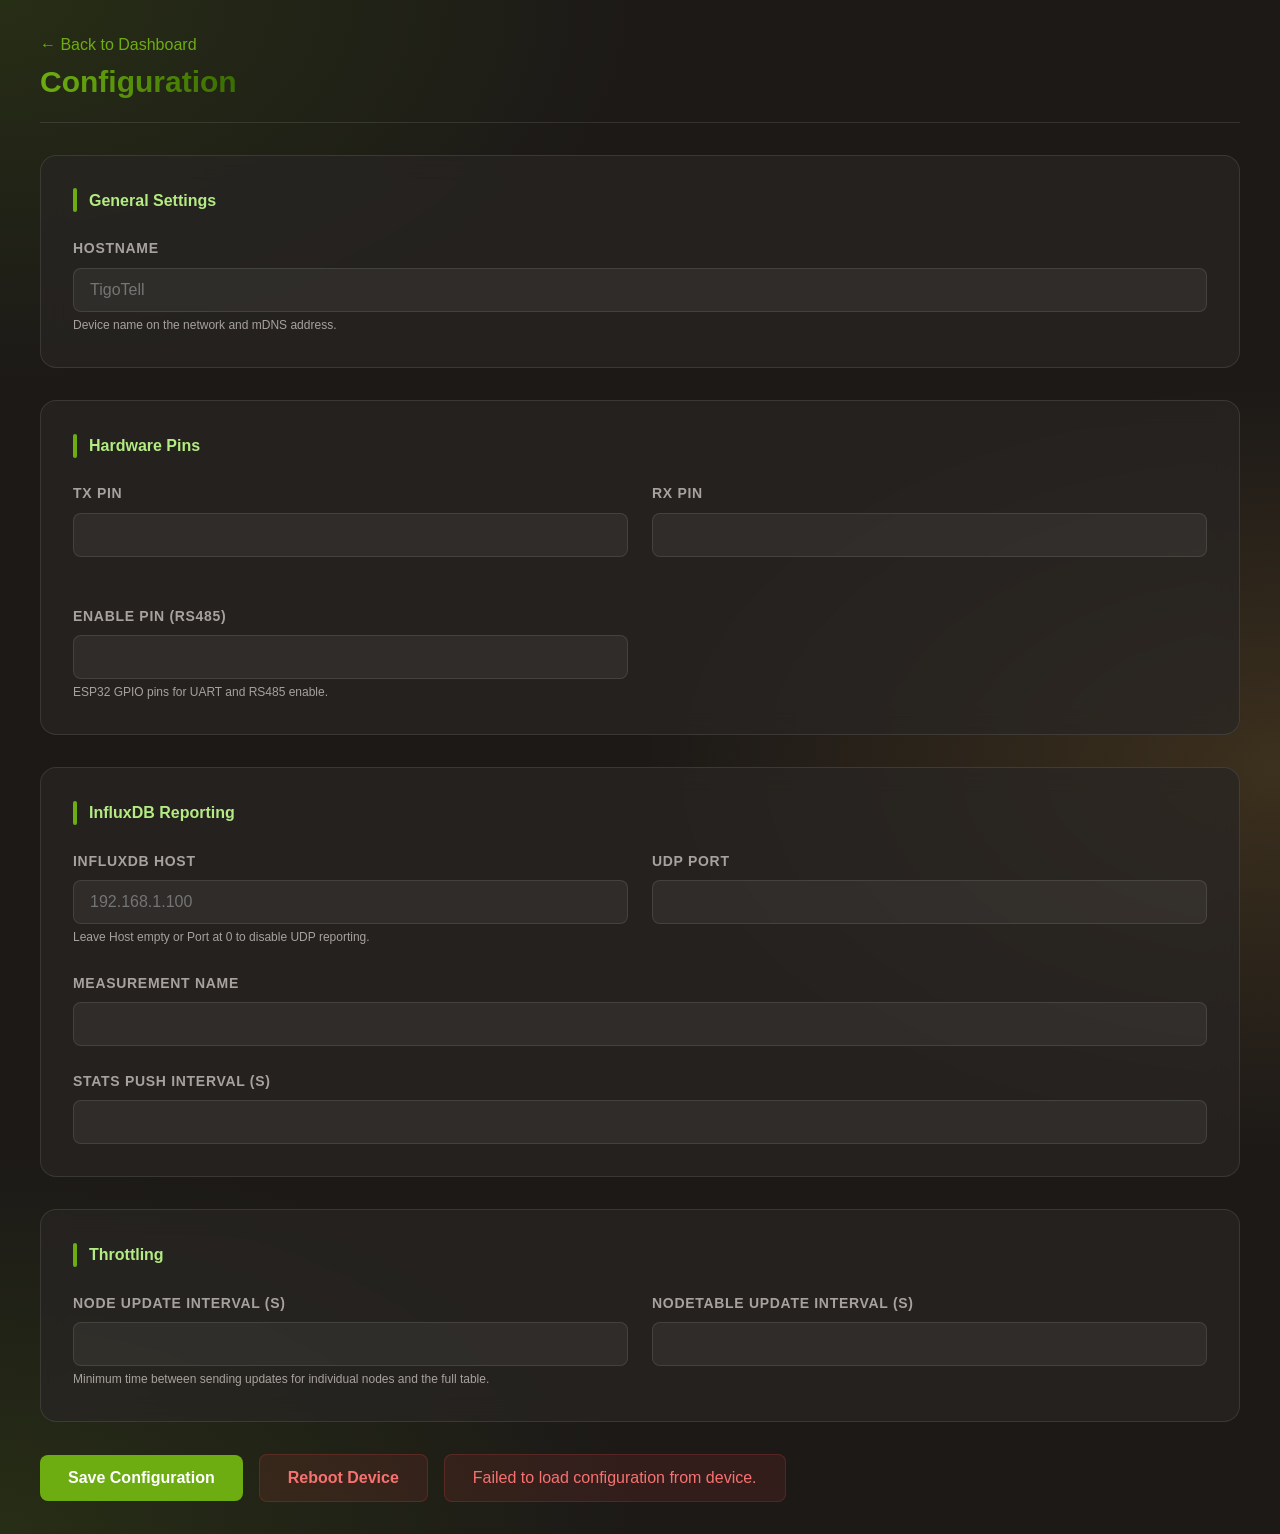
==== data/config.html @ 640a67b2 "Add configuration page, removing hardcoded config.h. Minor version bump." ====
<!DOCTYPE html>
<html lang="en">

<head>
    <meta charset="UTF-8">
    <meta name="viewport" content="width=device-width, initial-scale=1.0">
    <title>TigoTell Configuration</title>
    <link rel="stylesheet" href="style.css">
    <style>
        .config-card {
            padding: 2rem;
            margin-bottom: 2rem;
        }

        label {
            display: block;
            font-size: 0.875rem;
            font-weight: 600;
            margin-top: 1.5rem;
            margin-bottom: 0.5rem;
            color: var(--text-muted);
            text-transform: uppercase;
            letter-spacing: 0.05em;
        }

        input,
        select {
            width: 100%;
            padding: 0.75rem 1rem;
            background: rgba(255, 255, 255, 0.05);
            border: 1px solid rgba(255, 255, 255, 0.1);
            border-radius: 0.5rem;
            color: var(--text);
            font-size: 1rem;
            transition: all 0.2s;
        }

        input:focus {
            outline: none;
            border-color: var(--primary);
            background: rgba(255, 255, 255, 0.1);
        }

        .help-text {
            font-size: 0.75rem;
            color: var(--text-muted);
            margin-top: 0.25rem;
        }

        .button-group {
            display: flex;
            flex-wrap: wrap;
            gap: 1rem;
            margin-top: 2rem;
            align-items: center;
        }

        .btn,
        .btn-primary,
        .btn-danger {
            padding: 0.875rem 1.75rem;
            border-radius: 0.5rem;
            font-weight: 600;
            font-size: 1rem;
            cursor: pointer;
            transition: all 0.2s;
            border: none;
            display: flex;
            align-items: center;
            gap: 0.5rem;
            font-family: inherit;
            text-decoration: none;
        }

        .btn-primary {
            background: var(--primary);
            color: #fff;
        }

        .btn-primary:hover {
            background: var(--secondary);
            transform: translateY(-1px);
        }

        .btn-danger {
            background: rgba(239, 68, 68, 0.1);
            color: var(--danger);
            border: 1px solid rgba(239, 68, 68, 0.2);
        }

        .btn-danger:hover {
            background: rgba(239, 68, 68, 0.2);
        }

        .status-msg {
            padding: 0.875rem 1.75rem;
            border-radius: 0.5rem;
            display: none;
            font-size: 1rem;
            font-weight: 500;
            line-height: normal;
        }

        .status-success {
            display: block;
            background: rgba(109, 173, 18, 0.1);
            color: var(--success);
            border: 1px solid rgba(109, 173, 18, 0.2);
        }

        .status-error {
            display: block;
            background: rgba(239, 68, 68, 0.1);
            color: var(--danger);
            border: 1px solid rgba(239, 68, 68, 0.2);
        }

        section h2 {
            font-size: 1rem;
            color: var(--accent);
        }

        .grid-2 {
            display: grid;
            grid-template-columns: 1fr 1fr;
            gap: 1.5rem;
        }

        @media (max-width: 600px) {
            .grid-2 {
                grid-template-columns: 1fr;
            }
        }
    </style>
</head>

<body>
    <div class="container">
        <header>
            <div>
                <a href="/" class="back-link">← Back to Dashboard</a>
                <h1>Configuration</h1>
            </div>
        </header>

        <form id="config-form">
            <section class="card config-card">
                <h2>General Settings</h2>
                <label for="hostname">Hostname</label>
                <input type="text" id="hostname" name="hostname" maxlength="32" placeholder="TigoTell">
                <p class="help-text">Device name on the network and mDNS address.</p>
            </section>

            <section class="card config-card">
                <h2>Hardware Pins</h2>
                <div class="grid-2">
                    <div>
                        <label for="txPin">TX Pin</label>
                        <input type="number" id="txPin" name="txPin" min="0" max="39">
                    </div>
                    <div>
                        <label for="rxPin">RX Pin</label>
                        <input type="number" id="rxPin" name="rxPin" min="0" max="39">
                    </div>
                    <div>
                        <label for="enPin">Enable Pin (RS485)</label>
                        <input type="number" id="enPin" name="enPin" min="0" max="39">
                    </div>
                </div>
                <p class="help-text">ESP32 GPIO pins for UART and RS485 enable.</p>
            </section>

            <section class="card config-card">
                <h2>InfluxDB Reporting</h2>
                <div class="grid-2">
                    <div>
                        <label for="influxHost">InfluxDB Host</label>
                        <input type="text" id="influxHost" name="influxHost" placeholder="192.168.1.100">
                    </div>
                    <div>
                        <label for="influxPort">UDP Port</label>
                        <input type="number" id="influxPort" name="influxPort" min="0" max="65535">
                    </div>
                </div>
                <p class="help-text">Leave Host empty or Port at 0 to disable UDP reporting.</p>
                <label for="measurementName">Measurement Name</label>
                <input type="text" id="measurementName" name="measurementName">
                <label for="pushStatsInterval">Stats Push Interval (s)</label>
                <input type="number" id="pushStatsInterval" name="pushStatsInterval" min="10" max="3600">
            </section>

            <section class="card config-card">
                <h2>Throttling</h2>
                <div class="grid-2">
                    <div>
                        <label for="minSecondsNodeUpdates">Node Update Interval (s)</label>
                        <input type="number" id="minSecondsNodeUpdates" name="minSecondsNodeUpdates" min="1" max="3600">
                    </div>
                    <div>
                        <label for="minSecondsNodeTableUpdates">NodeTable Update Interval (s)</label>
                        <input type="number" id="minSecondsNodeTableUpdates" name="minSecondsNodeTableUpdates" min="1"
                            max="3600">
                    </div>
                </div>
                <p class="help-text">Minimum time between sending updates for individual nodes and the full table.</p>
            </section>

            <div class="button-group">
                <button type="submit" class="btn btn-primary">Save Configuration</button>
                <button type="button" id="reboot-btn" class="btn btn-danger">Reboot Device</button>
                <div id="status-msg" class="status-msg"></div>
            </div>
        </form>
    </div>

    <script>
        const form = document.getElementById('config-form');
        const statusMsg = document.getElementById('status-msg');
        const rebootBtn = document.getElementById('reboot-btn');

        function showStatus(msg, isError = false) {
            statusMsg.innerText = msg;
            statusMsg.className = 'status-msg ' + (isError ? 'status-error' : 'status-success');
            setTimeout(() => {
                statusMsg.style.display = 'none';
            }, 5000);
        }

        async function loadConfig() {
            try {
                const response = await fetch('/api/config');
                const config = await response.json();
                for (const key in config) {
                    const input = document.getElementById(key);
                    if (input) {
                        input.value = config[key];
                    }
                }
            } catch (error) {
                console.error('Failed to load config:', error);
                showStatus('Failed to load configuration from device.', true);
            }
        }

        form.onsubmit = async (e) => {
            e.preventDefault();
            const formData = new FormData(form);
            const data = {};
            formData.forEach((value, key) => {
                // Convert numbers
                if (['txPin', 'rxPin', 'enPin', 'influxPort', 'pushStatsInterval', 'minSecondsNodeUpdates', 'minSecondsNodeTableUpdates'].includes(key)) {
                    data[key] = value.trim() ? parseInt(value) : 0;
                } else {
                    data[key] = value;
                }
            });

            try {
                const response = await fetch('/api/config', {
                    method: 'POST',
                    headers: { 'Content-Type': 'application/json' },
                    body: JSON.stringify(data)
                });
                if (response.ok) {
                    showStatus('Configuration saved successfully! Reboot required for some changes.');
                } else {
                    const err = await response.text();
                    showStatus('Failed to save configuration: ' + err, true);
                }
            } catch (error) {
                showStatus('Error communicating with device.', true);
            }
        };

        rebootBtn.onclick = async () => {
            if (confirm('Are you sure you want to reboot the device?')) {
                try {
                    await fetch('/api/reboot', { method: 'POST' });
                    showStatus('Reboot command sent. Reconnecting in 10 seconds...');
                    setTimeout(() => {
                        window.location.href = '/';
                    }, 10000);
                } catch (error) {
                    showStatus('Failed to send reboot command.', true);
                }
            }
        };

        loadConfig();
    </script>
</body>

</html>
---- data/style.css ----
:root {
  --primary: #6dad12;
  --secondary: #3a6d00;
  --bg: #1c1917;
  --card-bg: rgba(41, 37, 36, 0.7);
  --text: #fafaf9;
  --text-muted: #a8a29e;
  --success: var(--primary);
  --danger: #f87171;
  --accent: #b4eb82;
  --warning: #eab308;
  --stale-bg: #eab3081a;
  --font-family: 'Inter', -apple-system, BlinkMacSystemFont, "Segoe UI", Roboto, Helvetica, Arial, sans-serif;
}

* {
  box-sizing: border-box;
  margin: 0;
  padding: 0;
}

body {
  font-family: var(--font-family);
  background: var(--bg);
  color: var(--text);
  line-height: 1.6;
  min-height: 100vh;
  padding: 2rem;
  background-image:
    radial-gradient(100% 50% at 0% 0%, #65a30d26 0, transparent 50%),
    radial-gradient(100% 50% at 100% 50%, #f5b34226 0, transparent 50%),
    radial-gradient(100% 50% at 0% 100%, #65a30d26 0, transparent 50%)
}

.container {
  max-width: 1200px;
  margin: 0 auto;
}

header {
  display: flex;
  justify-content: space-between;
  align-items: center;
  margin-bottom: 2rem;
  padding-bottom: 1rem;
  border-bottom: 1px solid rgba(255, 255, 255, 0.1);
}

h1 {
  font-size: 1.875rem;
  font-weight: 700;
  background: linear-gradient(to right, var(--primary), var(--secondary));
  -webkit-background-clip: text;
  background-clip: text;
  -webkit-text-fill-color: transparent;
}

h2 {
  font-size: 1.25rem;
  display: flex;
  align-items: center;
  gap: 0.75rem;
}

h2::before {
  content: '';
  display: block;
  width: 4px;
  height: 24px;
  background: var(--primary);
  border-radius: 2px;
}

a {
  color: var(--primary);
  text-decoration: none;
  transition: color 0.2s;
}

a:hover {
  color: var(--accent);
}

.card {
  background: var(--card-bg);
  backdrop-filter: blur(12px);
  border-radius: 1rem;
  border: 1px solid rgba(255, 255, 255, 0.1);
  overflow: hidden;
}

@media (max-width: 768px) {
  body {
    padding: 1rem;
  }

  header {
    flex-direction: column;
    align-items: flex-start;
    gap: 1rem;
  }
}
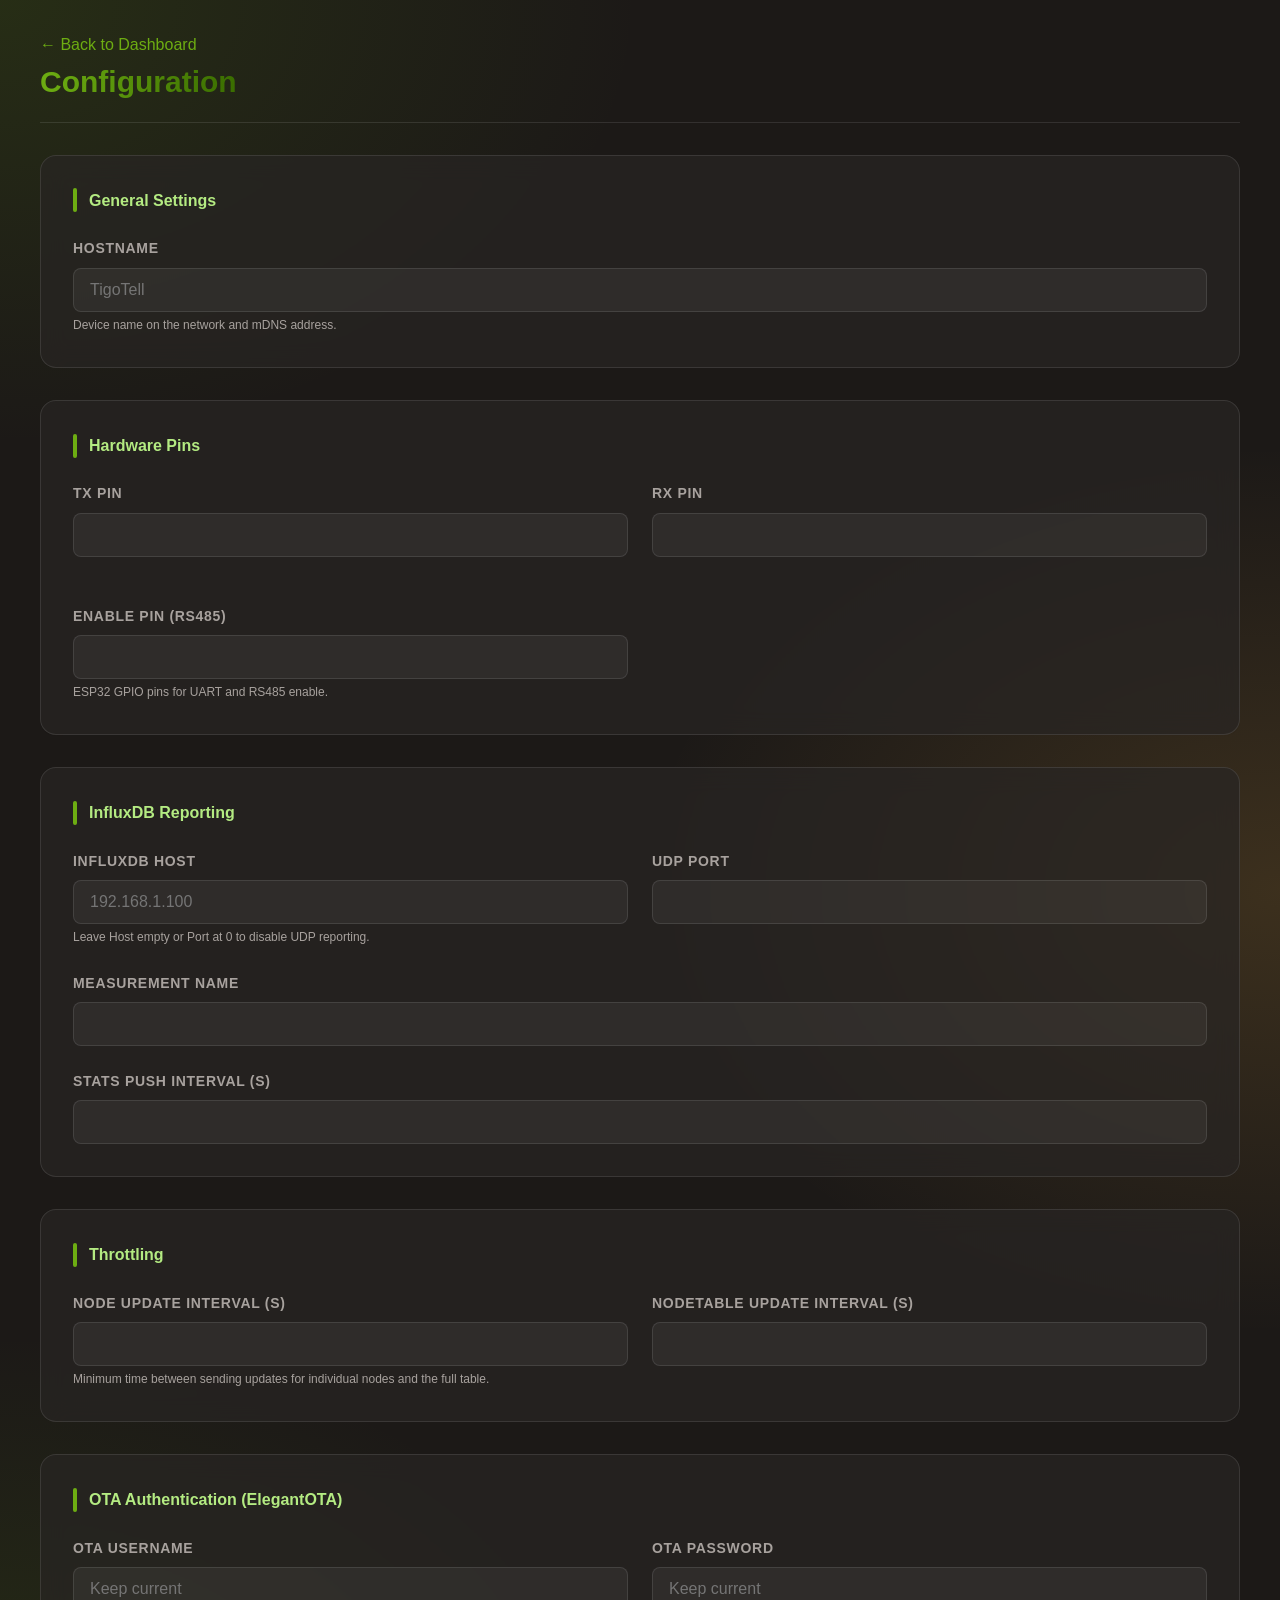
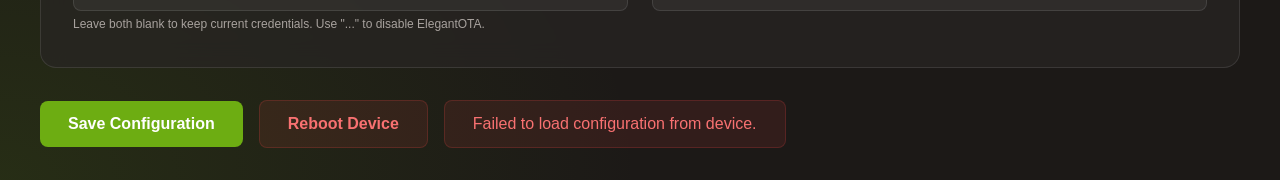
==== commit f6265968: "feat: configure ElegantOTA credentials via web UI" ====
--- a/data/config.html
+++ b/data/config.html
@@ -203,6 +203,21 @@
                     </div>
                 </div>
                 <p class="help-text">Minimum time between sending updates for individual nodes and the full table.</p>
+            </section>
+            
+            <section class="card config-card">
+                <h2>OTA Authentication (ElegantOTA)</h2>
+                <div class="grid-2">
+                    <div>
+                        <label for="otaUser">OTA Username</label>
+                        <input type="text" id="otaUser" name="otaUser" placeholder="Keep current">
+                    </div>
+                    <div>
+                        <label for="otaPass">OTA Password</label>
+                        <input type="password" id="otaPass" name="otaPass" placeholder="Keep current">
+                    </div>
+                </div>
+                <p class="help-text">Leave both blank to keep current credentials. Use "..." to disable ElegantOTA.</p>
             </section>
 
             <div class="button-group">
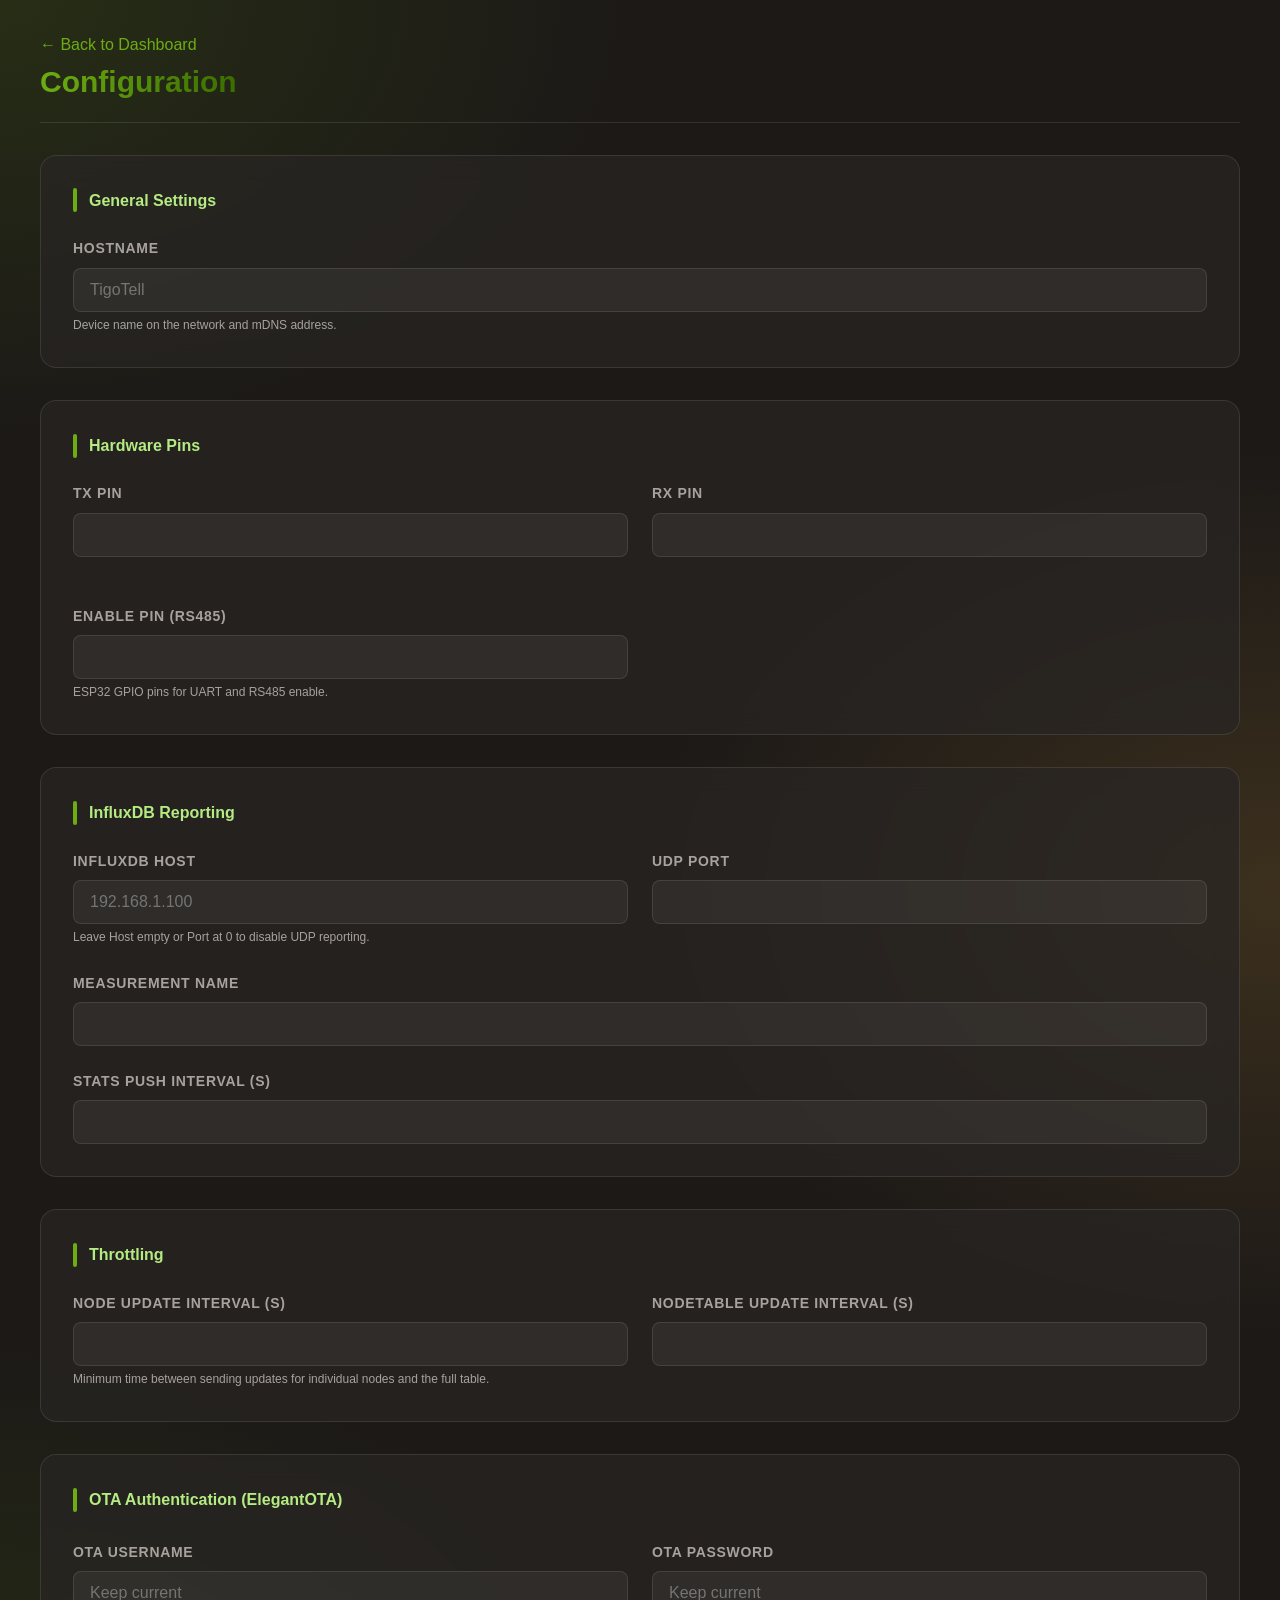
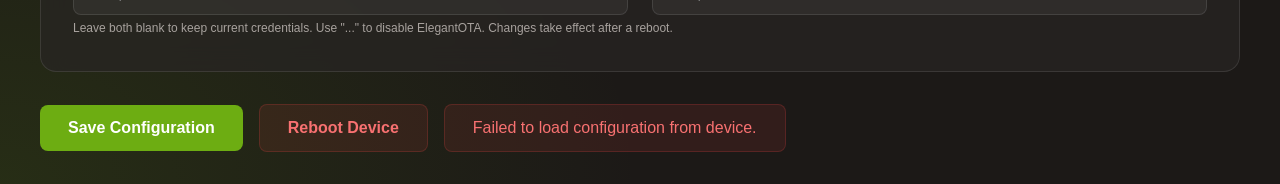
==== commit 2e09b20c: "Explain a disabled /update page and show OTA status in settings Without OTA credentials /update answ" ====
--- a/data/config.html
+++ b/data/config.html
@@ -205,8 +205,9 @@
                 <p class="help-text">Minimum time between sending updates for individual nodes and the full table.</p>
             </section>
             
-            <section class="card config-card">
+            <section class="card config-card" id="ota">
                 <h2>OTA Authentication (ElegantOTA)</h2>
+                <p id="ota-status" class="help-text"></p>
                 <div class="grid-2">
                     <div>
                         <label for="otaUser">OTA Username</label>
@@ -217,7 +218,7 @@
                         <input type="password" id="otaPass" name="otaPass" placeholder="Keep current">
                     </div>
                 </div>
-                <p class="help-text">Leave both blank to keep current credentials. Use "..." to disable ElegantOTA.</p>
+                <p class="help-text">Leave both blank to keep current credentials. Use "..." to disable ElegantOTA. Changes take effect after a reboot.</p>
             </section>
 
             <div class="button-group">
@@ -245,6 +246,11 @@
             try {
                 const response = await fetch('/api/config');
                 const config = await response.json();
+                const otaStatus = document.getElementById('ota-status');
+                otaStatus.innerHTML = config.otaEnabled
+                    ? 'Firmware upload page is active at <a href="/update">/update</a>.'
+                    : 'Firmware upload page is disabled. Set a username and password, save, then reboot.';
+                otaStatus.style.color = config.otaEnabled ? 'var(--success)' : 'var(--warning)';
                 for (const key in config) {
                     const input = document.getElementById(key);
                     if (input) {
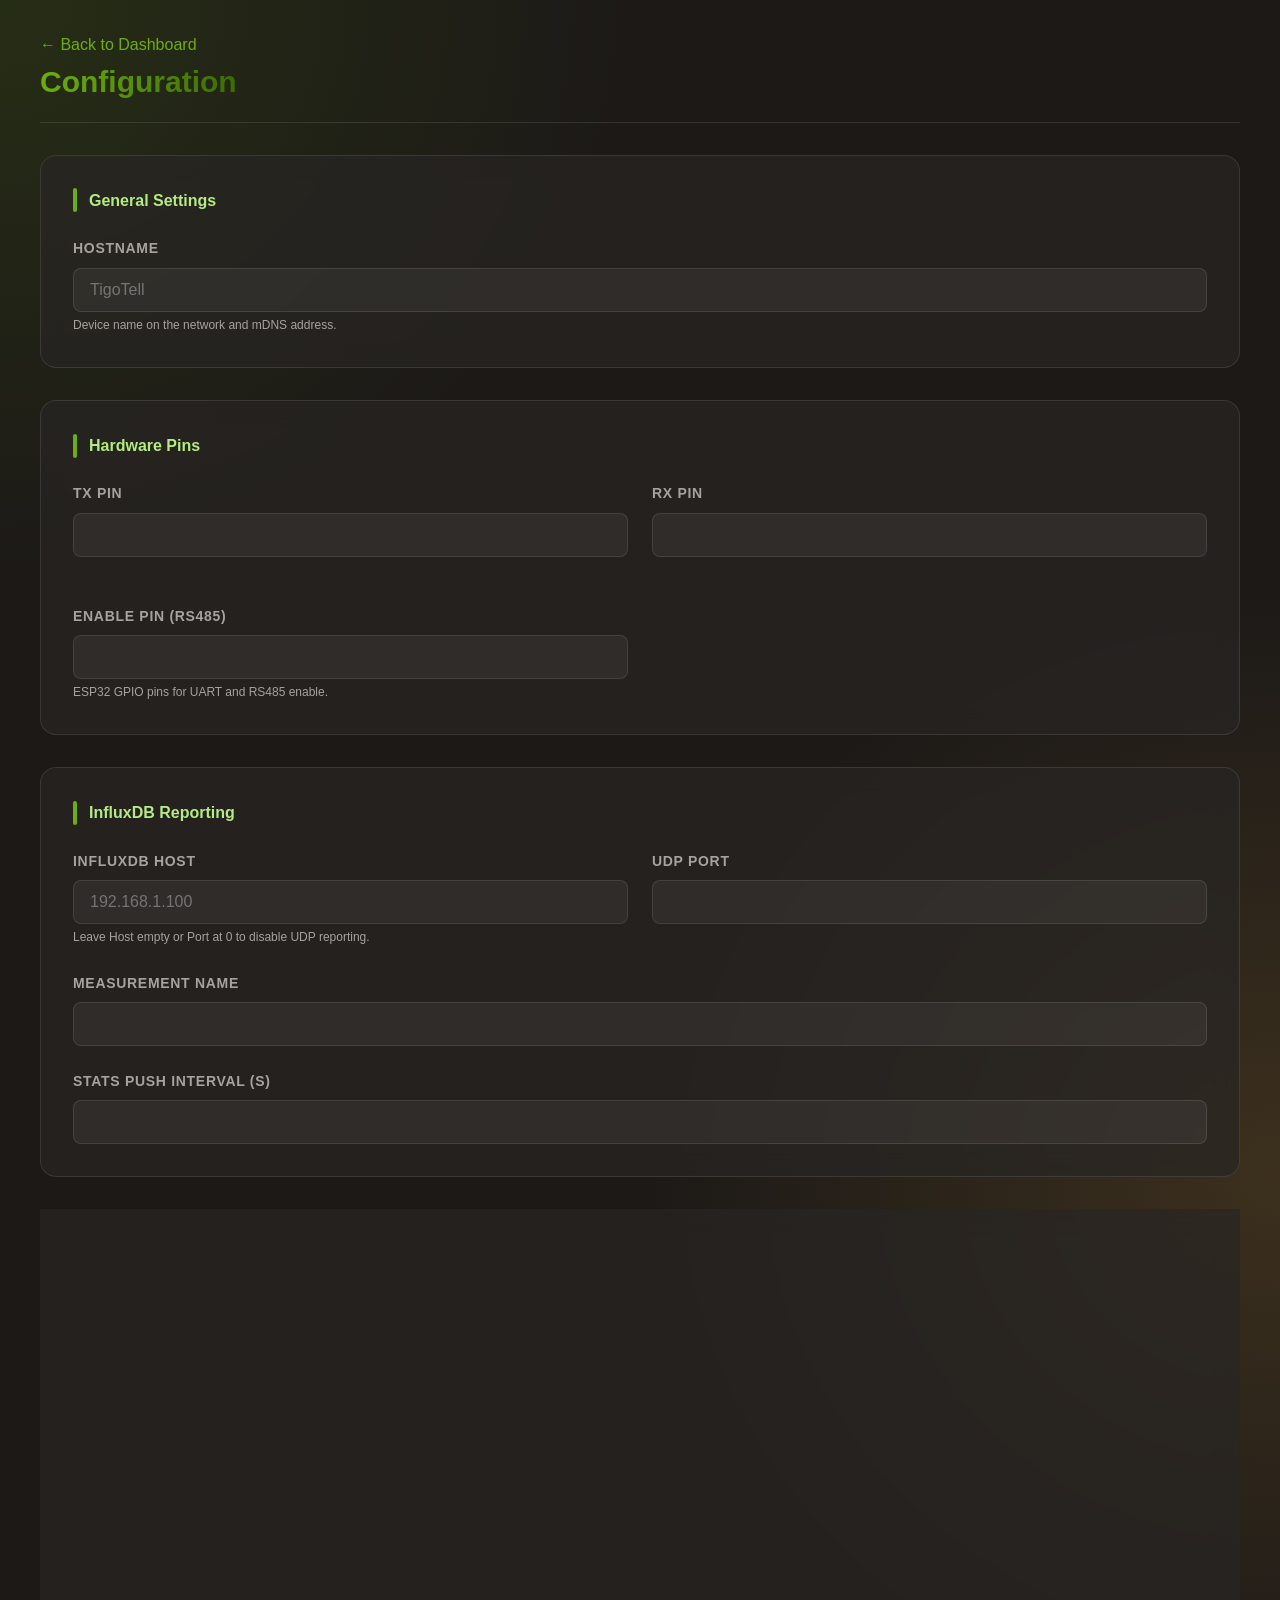
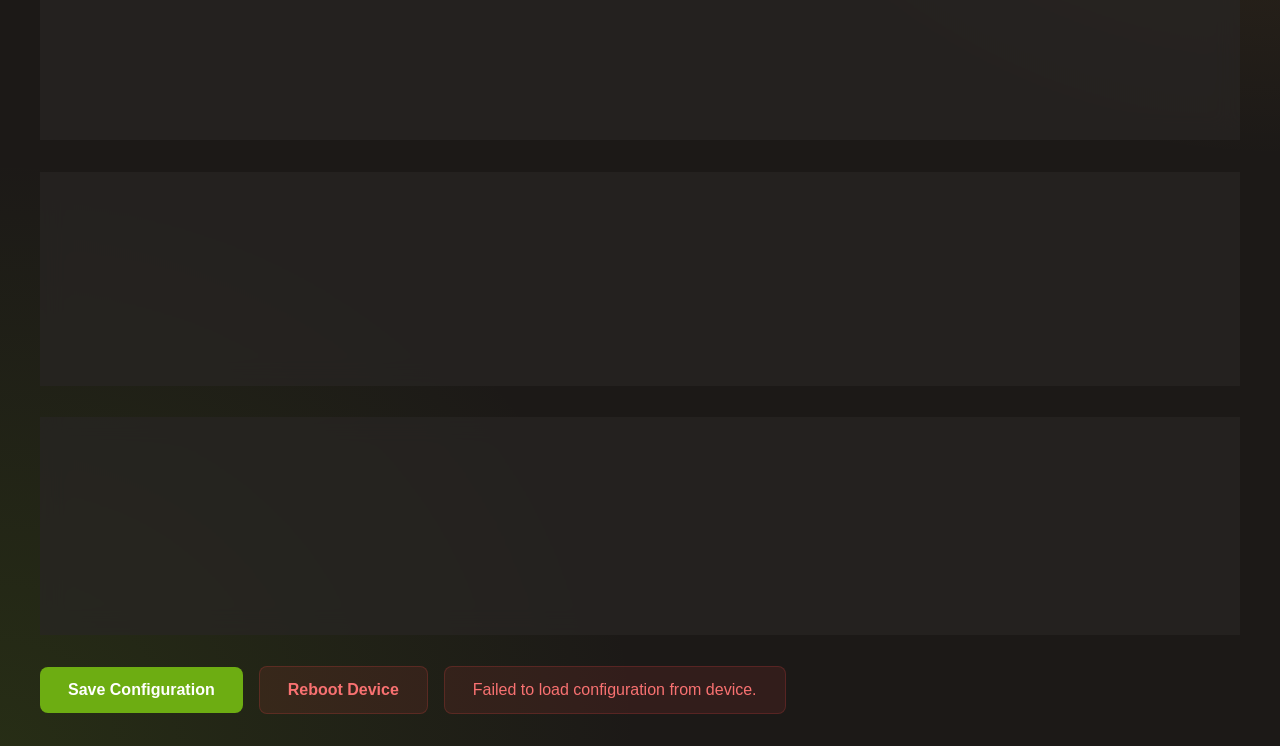
==== commit fb9b0010: "Add MQTT publishing with Home Assistant discovery Publish per-module data (<base>/node/<id>), system" ====
--- a/data/config.html
+++ b/data/config.html
@@ -45,6 +45,31 @@
             font-size: 0.75rem;
             color: var(--text-muted);
             margin-top: 0.25rem;
+        }
+
+        .checkbox-row {
+            display: flex;
+            align-items: center;
+            gap: 0.75rem;
+            margin-top: 1.5rem;
+            cursor: pointer;
+        }
+
+        .checkbox-row input {
+            width: 1.25rem;
+            height: 1.25rem;
+            margin: 0;
+            padding: 0;
+            flex: none;
+            accent-color: var(--primary);
+        }
+
+        .checkbox-row span {
+            font-size: 0.875rem;
+            font-weight: 600;
+            color: var(--text-muted);
+            text-transform: uppercase;
+            letter-spacing: 0.05em;
         }
 
         .button-group {
@@ -190,6 +215,45 @@
             </section>
 
             <section class="card config-card">
+                <h2>MQTT Publishing</h2>
+                <div class="grid-2">
+                    <div>
+                        <label for="mqttHost">MQTT Broker</label>
+                        <input type="text" id="mqttHost" name="mqttHost" placeholder="192.168.1.100">
+                    </div>
+                    <div>
+                        <label for="mqttPort">Port</label>
+                        <input type="number" id="mqttPort" name="mqttPort" min="0" max="65535">
+                    </div>
+                    <div>
+                        <label for="mqttUser">Username</label>
+                        <input type="text" id="mqttUser" name="mqttUser" placeholder="Optional" autocomplete="off">
+                    </div>
+                    <div>
+                        <label for="mqttPass">Password</label>
+                        <input type="password" id="mqttPass" name="mqttPass" placeholder="Keep current" autocomplete="new-password">
+                    </div>
+                </div>
+                <p class="help-text">Leave Broker empty to disable MQTT. Leave Username empty to connect without authentication; leave Password blank to keep the current one. Changes apply immediately.</p>
+                <div class="grid-2">
+                    <div>
+                        <label for="mqttTopic">Base Topic</label>
+                        <input type="text" id="mqttTopic" name="mqttTopic" placeholder="tigotell">
+                    </div>
+                    <div>
+                        <label for="mqttInterval">Publish Interval (s)</label>
+                        <input type="number" id="mqttInterval" name="mqttInterval" min="1" max="3600">
+                    </div>
+                </div>
+                <p class="help-text">Publishes JSON to &lt;base&gt;/node/&lt;id&gt; per module and &lt;base&gt;/stats; &lt;base&gt;/status is online/offline (retained).</p>
+                <label class="checkbox-row" for="mqttDiscovery">
+                    <input type="checkbox" id="mqttDiscovery" name="mqttDiscovery">
+                    <span>Home Assistant Discovery</span>
+                </label>
+                <p class="help-text">Announces TigoTell and every module as devices with sensors under homeassistant/device/… (retained). Requires Home Assistant 2024.11 or newer.</p>
+            </section>
+
+            <section class="card config-card">
                 <h2>Throttling</h2>
                 <div class="grid-2">
                     <div>
@@ -254,7 +318,11 @@
                 for (const key in config) {
                     const input = document.getElementById(key);
                     if (input) {
-                        input.value = config[key];
+                        if (input.type === 'checkbox') {
+                            input.checked = !!config[key];
+                        } else {
+                            input.value = config[key];
+                        }
                     }
                 }
             } catch (error) {
@@ -269,12 +337,14 @@
             const data = {};
             formData.forEach((value, key) => {
                 // Convert numbers
-                if (['txPin', 'rxPin', 'enPin', 'influxPort', 'pushStatsInterval', 'minSecondsNodeUpdates', 'minSecondsNodeTableUpdates'].includes(key)) {
+                if (['txPin', 'rxPin', 'enPin', 'influxPort', 'pushStatsInterval', 'minSecondsNodeUpdates', 'minSecondsNodeTableUpdates', 'mqttPort', 'mqttInterval'].includes(key)) {
                     data[key] = value.trim() ? parseInt(value) : 0;
                 } else {
                     data[key] = value;
                 }
             });
+            // Unchecked checkboxes are missing from FormData.
+            data.mqttDiscovery = document.getElementById('mqttDiscovery').checked;
 
             try {
                 const response = await fetch('/api/config', {
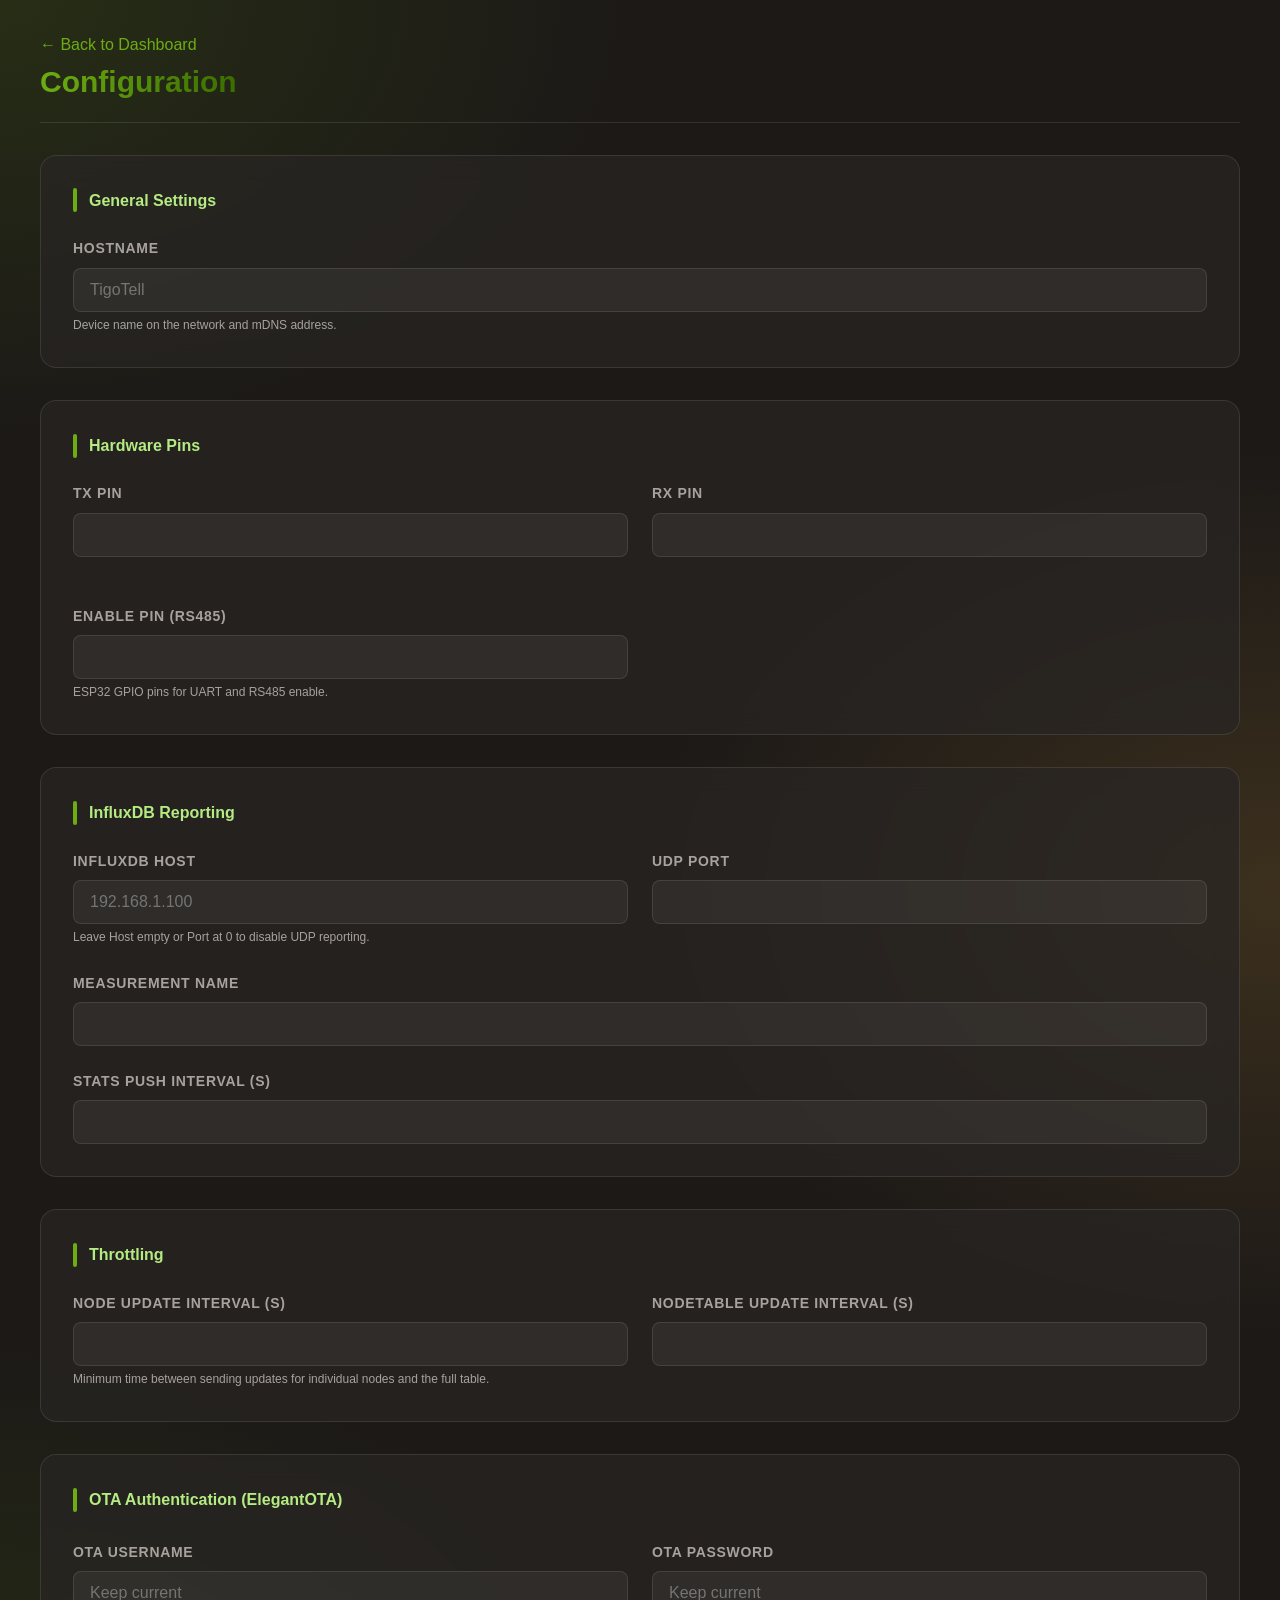
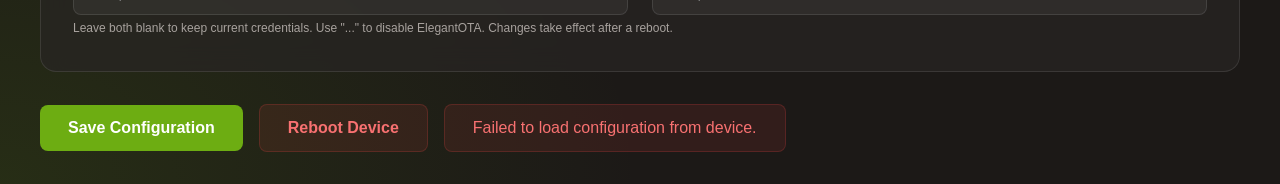
==== commit c2d61233: "Merge 50cde07efcd7fddd086451fd7110653cb92421e8 into dcca55fec5ed4e72121cb6758c110703fba4717b" ====
--- a/data/config.html
+++ b/data/config.html
@@ -45,31 +45,6 @@
             font-size: 0.75rem;
             color: var(--text-muted);
             margin-top: 0.25rem;
-        }
-
-        .checkbox-row {
-            display: flex;
-            align-items: center;
-            gap: 0.75rem;
-            margin-top: 1.5rem;
-            cursor: pointer;
-        }
-
-        .checkbox-row input {
-            width: 1.25rem;
-            height: 1.25rem;
-            margin: 0;
-            padding: 0;
-            flex: none;
-            accent-color: var(--primary);
-        }
-
-        .checkbox-row span {
-            font-size: 0.875rem;
-            font-weight: 600;
-            color: var(--text-muted);
-            text-transform: uppercase;
-            letter-spacing: 0.05em;
         }
 
         .button-group {
@@ -215,45 +190,6 @@
             </section>
 
             <section class="card config-card">
-                <h2>MQTT Publishing</h2>
-                <div class="grid-2">
-                    <div>
-                        <label for="mqttHost">MQTT Broker</label>
-                        <input type="text" id="mqttHost" name="mqttHost" placeholder="192.168.1.100">
-                    </div>
-                    <div>
-                        <label for="mqttPort">Port</label>
-                        <input type="number" id="mqttPort" name="mqttPort" min="0" max="65535">
-                    </div>
-                    <div>
-                        <label for="mqttUser">Username</label>
-                        <input type="text" id="mqttUser" name="mqttUser" placeholder="Optional" autocomplete="off">
-                    </div>
-                    <div>
-                        <label for="mqttPass">Password</label>
-                        <input type="password" id="mqttPass" name="mqttPass" placeholder="Keep current" autocomplete="new-password">
-                    </div>
-                </div>
-                <p class="help-text">Leave Broker empty to disable MQTT. Leave Username empty to connect without authentication; leave Password blank to keep the current one. Changes apply immediately.</p>
-                <div class="grid-2">
-                    <div>
-                        <label for="mqttTopic">Base Topic</label>
-                        <input type="text" id="mqttTopic" name="mqttTopic" placeholder="tigotell">
-                    </div>
-                    <div>
-                        <label for="mqttInterval">Publish Interval (s)</label>
-                        <input type="number" id="mqttInterval" name="mqttInterval" min="1" max="3600">
-                    </div>
-                </div>
-                <p class="help-text">Publishes JSON to &lt;base&gt;/node/&lt;id&gt; per module and &lt;base&gt;/stats; &lt;base&gt;/status is online/offline (retained).</p>
-                <label class="checkbox-row" for="mqttDiscovery">
-                    <input type="checkbox" id="mqttDiscovery" name="mqttDiscovery">
-                    <span>Home Assistant Discovery</span>
-                </label>
-                <p class="help-text">Announces TigoTell and every module as devices with sensors under homeassistant/device/… (retained). Requires Home Assistant 2024.11 or newer.</p>
-            </section>
-
-            <section class="card config-card">
                 <h2>Throttling</h2>
                 <div class="grid-2">
                     <div>
@@ -318,11 +254,7 @@
                 for (const key in config) {
                     const input = document.getElementById(key);
                     if (input) {
-                        if (input.type === 'checkbox') {
-                            input.checked = !!config[key];
-                        } else {
-                            input.value = config[key];
-                        }
+                        input.value = config[key];
                     }
                 }
             } catch (error) {
@@ -337,14 +269,12 @@
             const data = {};
             formData.forEach((value, key) => {
                 // Convert numbers
-                if (['txPin', 'rxPin', 'enPin', 'influxPort', 'pushStatsInterval', 'minSecondsNodeUpdates', 'minSecondsNodeTableUpdates', 'mqttPort', 'mqttInterval'].includes(key)) {
+                if (['txPin', 'rxPin', 'enPin', 'influxPort', 'pushStatsInterval', 'minSecondsNodeUpdates', 'minSecondsNodeTableUpdates'].includes(key)) {
                     data[key] = value.trim() ? parseInt(value) : 0;
                 } else {
                     data[key] = value;
                 }
             });
-            // Unchecked checkboxes are missing from FormData.
-            data.mqttDiscovery = document.getElementById('mqttDiscovery').checked;
 
             try {
                 const response = await fetch('/api/config', {
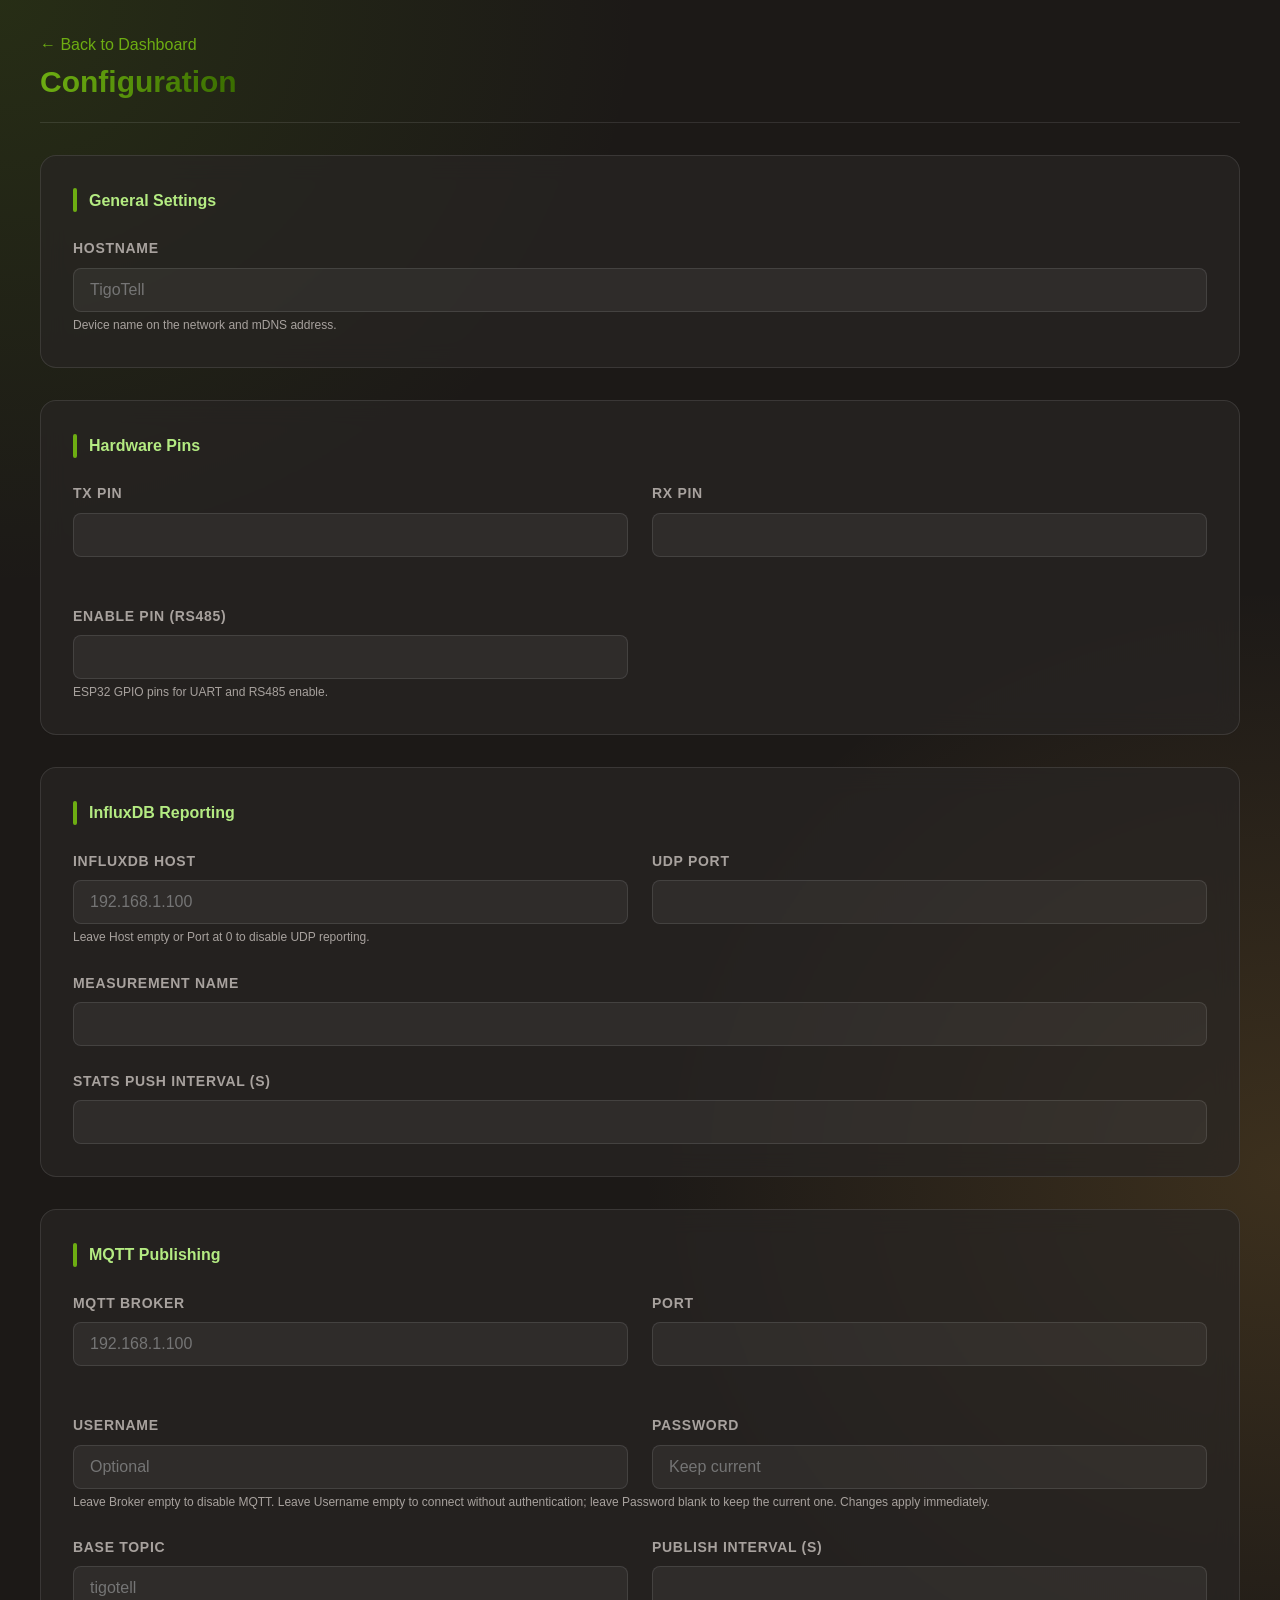
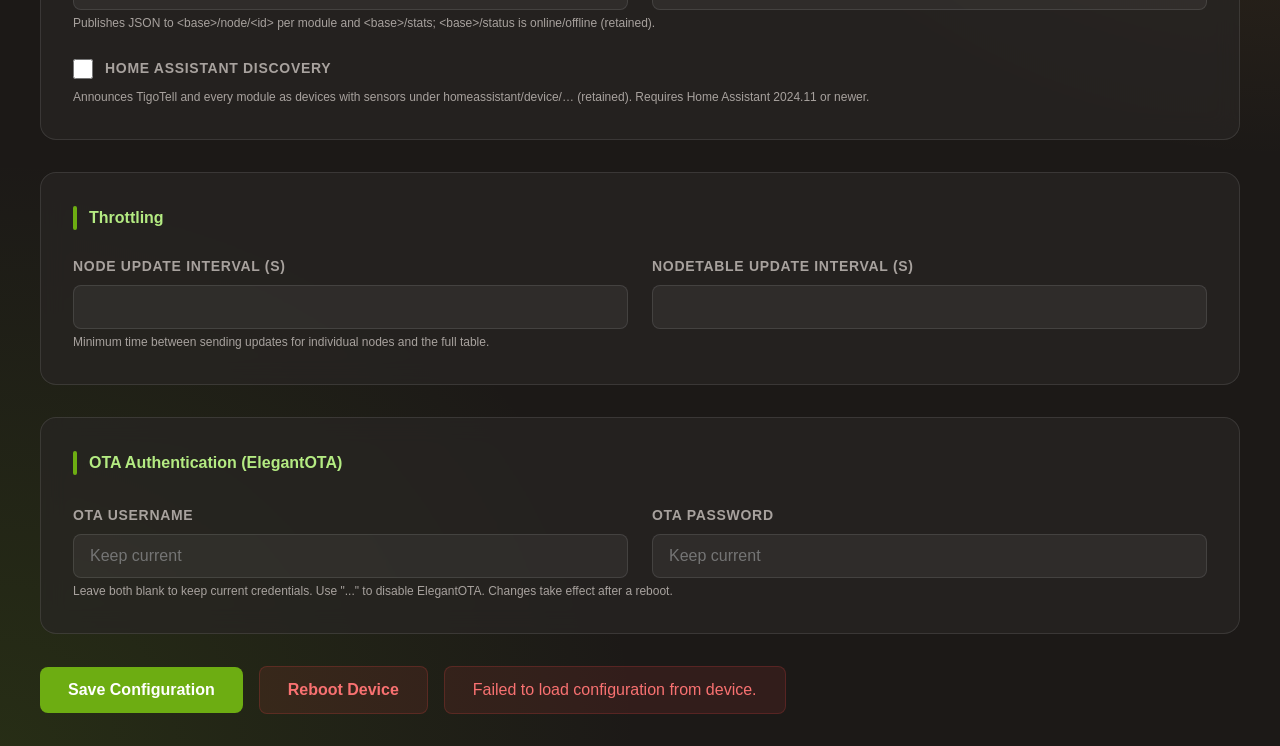
==== commit b0207416: "Merge c9a770c8b092c7e83605adce4d169833ecc7818d into dcca55fec5ed4e72121cb6758c110703fba4717b" ====
--- a/data/config.html
+++ b/data/config.html
@@ -45,6 +45,31 @@
             font-size: 0.75rem;
             color: var(--text-muted);
             margin-top: 0.25rem;
+        }
+
+        .checkbox-row {
+            display: flex;
+            align-items: center;
+            gap: 0.75rem;
+            margin-top: 1.5rem;
+            cursor: pointer;
+        }
+
+        .checkbox-row input {
+            width: 1.25rem;
+            height: 1.25rem;
+            margin: 0;
+            padding: 0;
+            flex: none;
+            accent-color: var(--primary);
+        }
+
+        .checkbox-row span {
+            font-size: 0.875rem;
+            font-weight: 600;
+            color: var(--text-muted);
+            text-transform: uppercase;
+            letter-spacing: 0.05em;
         }
 
         .button-group {
@@ -190,6 +215,45 @@
             </section>
 
             <section class="card config-card">
+                <h2>MQTT Publishing</h2>
+                <div class="grid-2">
+                    <div>
+                        <label for="mqttHost">MQTT Broker</label>
+                        <input type="text" id="mqttHost" name="mqttHost" placeholder="192.168.1.100">
+                    </div>
+                    <div>
+                        <label for="mqttPort">Port</label>
+                        <input type="number" id="mqttPort" name="mqttPort" min="0" max="65535">
+                    </div>
+                    <div>
+                        <label for="mqttUser">Username</label>
+                        <input type="text" id="mqttUser" name="mqttUser" placeholder="Optional" autocomplete="off">
+                    </div>
+                    <div>
+                        <label for="mqttPass">Password</label>
+                        <input type="password" id="mqttPass" name="mqttPass" placeholder="Keep current" autocomplete="new-password">
+                    </div>
+                </div>
+                <p class="help-text">Leave Broker empty to disable MQTT. Leave Username empty to connect without authentication; leave Password blank to keep the current one. Changes apply immediately.</p>
+                <div class="grid-2">
+                    <div>
+                        <label for="mqttTopic">Base Topic</label>
+                        <input type="text" id="mqttTopic" name="mqttTopic" placeholder="tigotell">
+                    </div>
+                    <div>
+                        <label for="mqttInterval">Publish Interval (s)</label>
+                        <input type="number" id="mqttInterval" name="mqttInterval" min="1" max="3600">
+                    </div>
+                </div>
+                <p class="help-text">Publishes JSON to &lt;base&gt;/node/&lt;id&gt; per module and &lt;base&gt;/stats; &lt;base&gt;/status is online/offline (retained).</p>
+                <label class="checkbox-row" for="mqttDiscovery">
+                    <input type="checkbox" id="mqttDiscovery" name="mqttDiscovery">
+                    <span>Home Assistant Discovery</span>
+                </label>
+                <p class="help-text">Announces TigoTell and every module as devices with sensors under homeassistant/device/… (retained). Requires Home Assistant 2024.11 or newer.</p>
+            </section>
+
+            <section class="card config-card">
                 <h2>Throttling</h2>
                 <div class="grid-2">
                     <div>
@@ -254,7 +318,11 @@
                 for (const key in config) {
                     const input = document.getElementById(key);
                     if (input) {
-                        input.value = config[key];
+                        if (input.type === 'checkbox') {
+                            input.checked = !!config[key];
+                        } else {
+                            input.value = config[key];
+                        }
                     }
                 }
             } catch (error) {
@@ -269,12 +337,14 @@
             const data = {};
             formData.forEach((value, key) => {
                 // Convert numbers
-                if (['txPin', 'rxPin', 'enPin', 'influxPort', 'pushStatsInterval', 'minSecondsNodeUpdates', 'minSecondsNodeTableUpdates'].includes(key)) {
+                if (['txPin', 'rxPin', 'enPin', 'influxPort', 'pushStatsInterval', 'minSecondsNodeUpdates', 'minSecondsNodeTableUpdates', 'mqttPort', 'mqttInterval'].includes(key)) {
                     data[key] = value.trim() ? parseInt(value) : 0;
                 } else {
                     data[key] = value;
                 }
             });
+            // Unchecked checkboxes are missing from FormData.
+            data.mqttDiscovery = document.getElementById('mqttDiscovery').checked;
 
             try {
                 const response = await fetch('/api/config', {
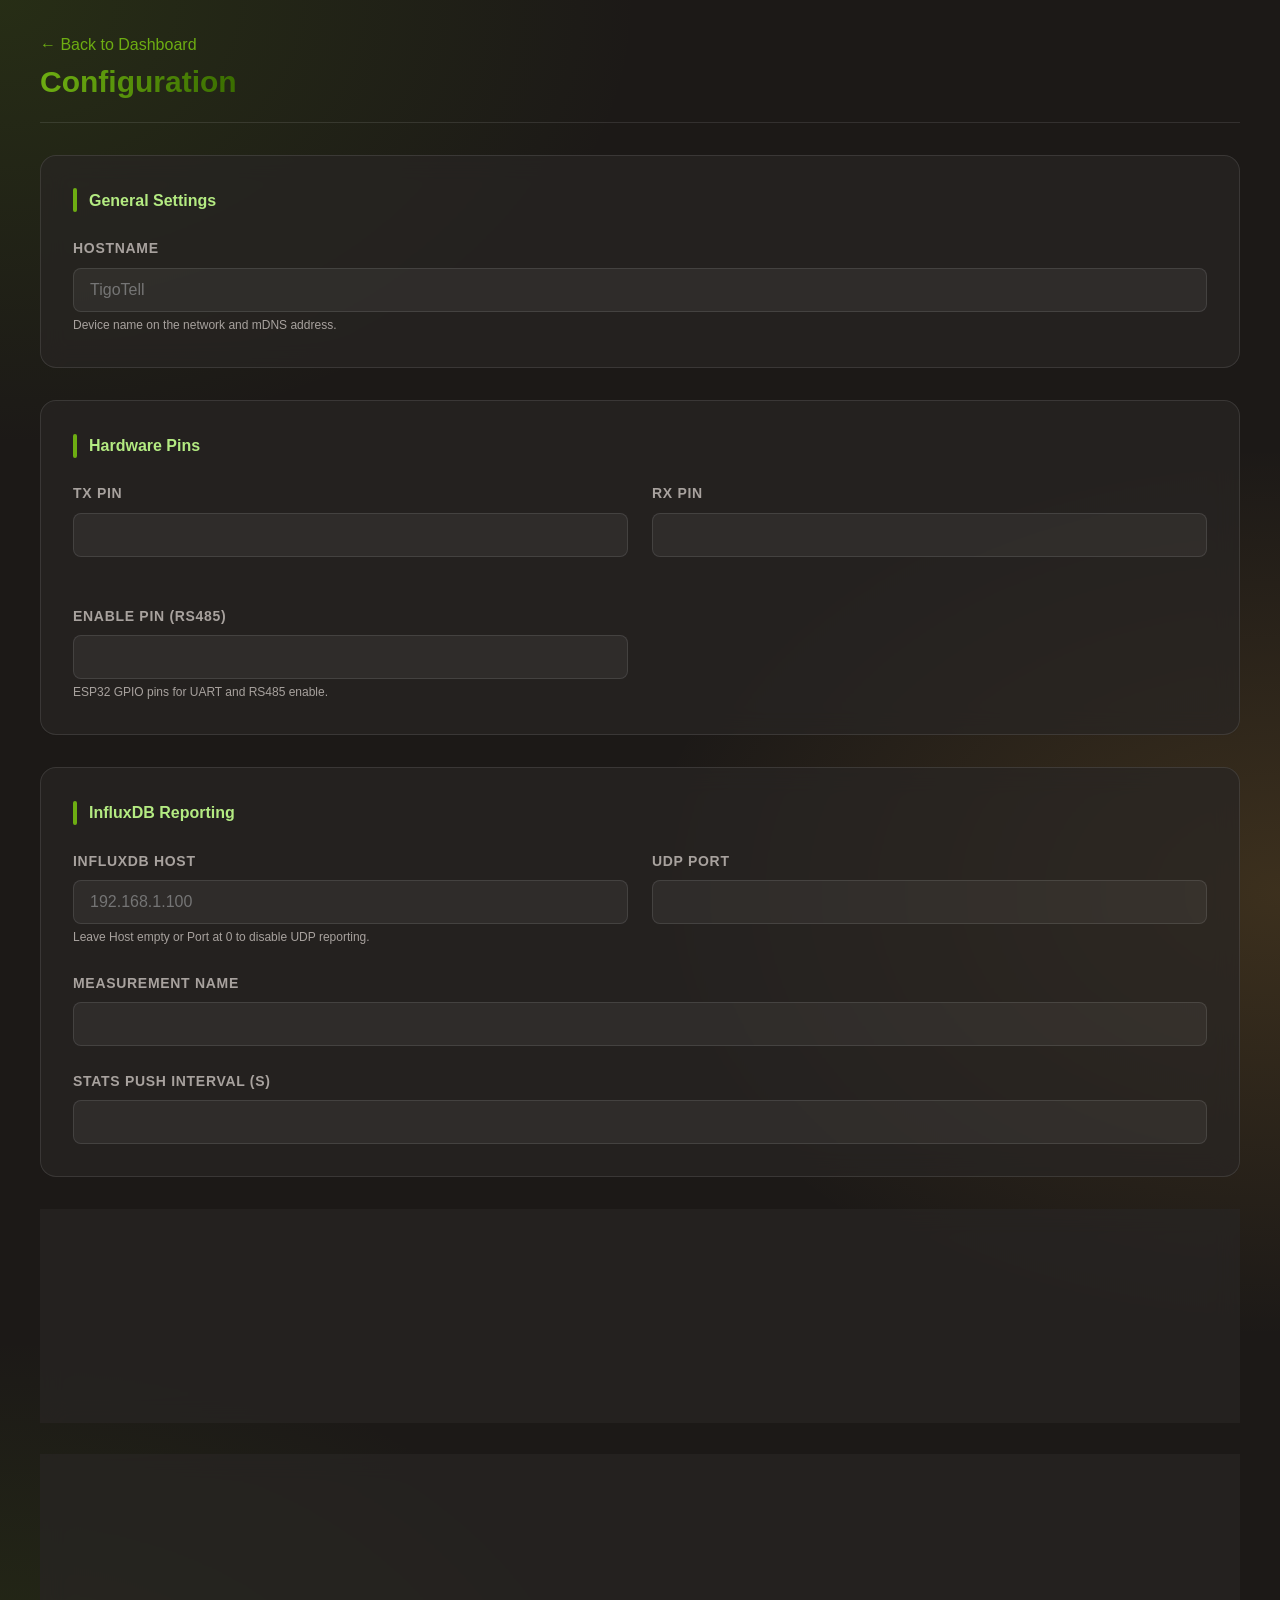
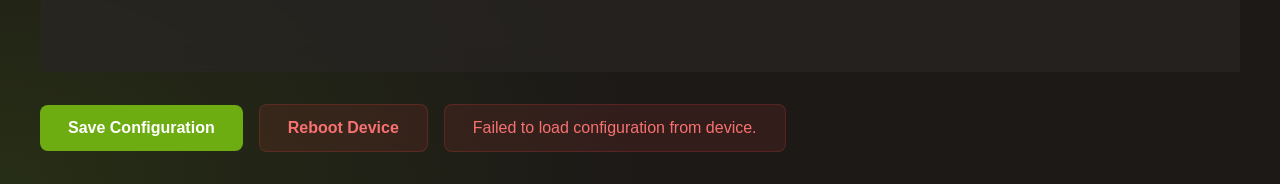
==== commit 3992b264: "Merge pull request #4 from Kadomann/pr1-fixes Logging, dashboard polling and /update fixes; update r" ====
--- a/data/config.html
+++ b/data/config.html
@@ -45,31 +45,6 @@
             font-size: 0.75rem;
             color: var(--text-muted);
             margin-top: 0.25rem;
-        }
-
-        .checkbox-row {
-            display: flex;
-            align-items: center;
-            gap: 0.75rem;
-            margin-top: 1.5rem;
-            cursor: pointer;
-        }
-
-        .checkbox-row input {
-            width: 1.25rem;
-            height: 1.25rem;
-            margin: 0;
-            padding: 0;
-            flex: none;
-            accent-color: var(--primary);
-        }
-
-        .checkbox-row span {
-            font-size: 0.875rem;
-            font-weight: 600;
-            color: var(--text-muted);
-            text-transform: uppercase;
-            letter-spacing: 0.05em;
         }
 
         .button-group {
@@ -215,45 +190,6 @@
             </section>
 
             <section class="card config-card">
-                <h2>MQTT Publishing</h2>
-                <div class="grid-2">
-                    <div>
-                        <label for="mqttHost">MQTT Broker</label>
-                        <input type="text" id="mqttHost" name="mqttHost" placeholder="192.168.1.100">
-                    </div>
-                    <div>
-                        <label for="mqttPort">Port</label>
-                        <input type="number" id="mqttPort" name="mqttPort" min="0" max="65535">
-                    </div>
-                    <div>
-                        <label for="mqttUser">Username</label>
-                        <input type="text" id="mqttUser" name="mqttUser" placeholder="Optional" autocomplete="off">
-                    </div>
-                    <div>
-                        <label for="mqttPass">Password</label>
-                        <input type="password" id="mqttPass" name="mqttPass" placeholder="Keep current" autocomplete="new-password">
-                    </div>
-                </div>
-                <p class="help-text">Leave Broker empty to disable MQTT. Leave Username empty to connect without authentication; leave Password blank to keep the current one. Changes apply immediately.</p>
-                <div class="grid-2">
-                    <div>
-                        <label for="mqttTopic">Base Topic</label>
-                        <input type="text" id="mqttTopic" name="mqttTopic" placeholder="tigotell">
-                    </div>
-                    <div>
-                        <label for="mqttInterval">Publish Interval (s)</label>
-                        <input type="number" id="mqttInterval" name="mqttInterval" min="1" max="3600">
-                    </div>
-                </div>
-                <p class="help-text">Publishes JSON to &lt;base&gt;/node/&lt;id&gt; per module and &lt;base&gt;/stats; &lt;base&gt;/status is online/offline (retained).</p>
-                <label class="checkbox-row" for="mqttDiscovery">
-                    <input type="checkbox" id="mqttDiscovery" name="mqttDiscovery">
-                    <span>Home Assistant Discovery</span>
-                </label>
-                <p class="help-text">Announces TigoTell and every module as devices with sensors under homeassistant/device/… (retained). Requires Home Assistant 2024.11 or newer.</p>
-            </section>
-
-            <section class="card config-card">
                 <h2>Throttling</h2>
                 <div class="grid-2">
                     <div>
@@ -318,11 +254,7 @@
                 for (const key in config) {
                     const input = document.getElementById(key);
                     if (input) {
-                        if (input.type === 'checkbox') {
-                            input.checked = !!config[key];
-                        } else {
-                            input.value = config[key];
-                        }
+                        input.value = config[key];
                     }
                 }
             } catch (error) {
@@ -337,14 +269,12 @@
             const data = {};
             formData.forEach((value, key) => {
                 // Convert numbers
-                if (['txPin', 'rxPin', 'enPin', 'influxPort', 'pushStatsInterval', 'minSecondsNodeUpdates', 'minSecondsNodeTableUpdates', 'mqttPort', 'mqttInterval'].includes(key)) {
+                if (['txPin', 'rxPin', 'enPin', 'influxPort', 'pushStatsInterval', 'minSecondsNodeUpdates', 'minSecondsNodeTableUpdates'].includes(key)) {
                     data[key] = value.trim() ? parseInt(value) : 0;
                 } else {
                     data[key] = value;
                 }
             });
-            // Unchecked checkboxes are missing from FormData.
-            data.mqttDiscovery = document.getElementById('mqttDiscovery').checked;
 
             try {
                 const response = await fetch('/api/config', {
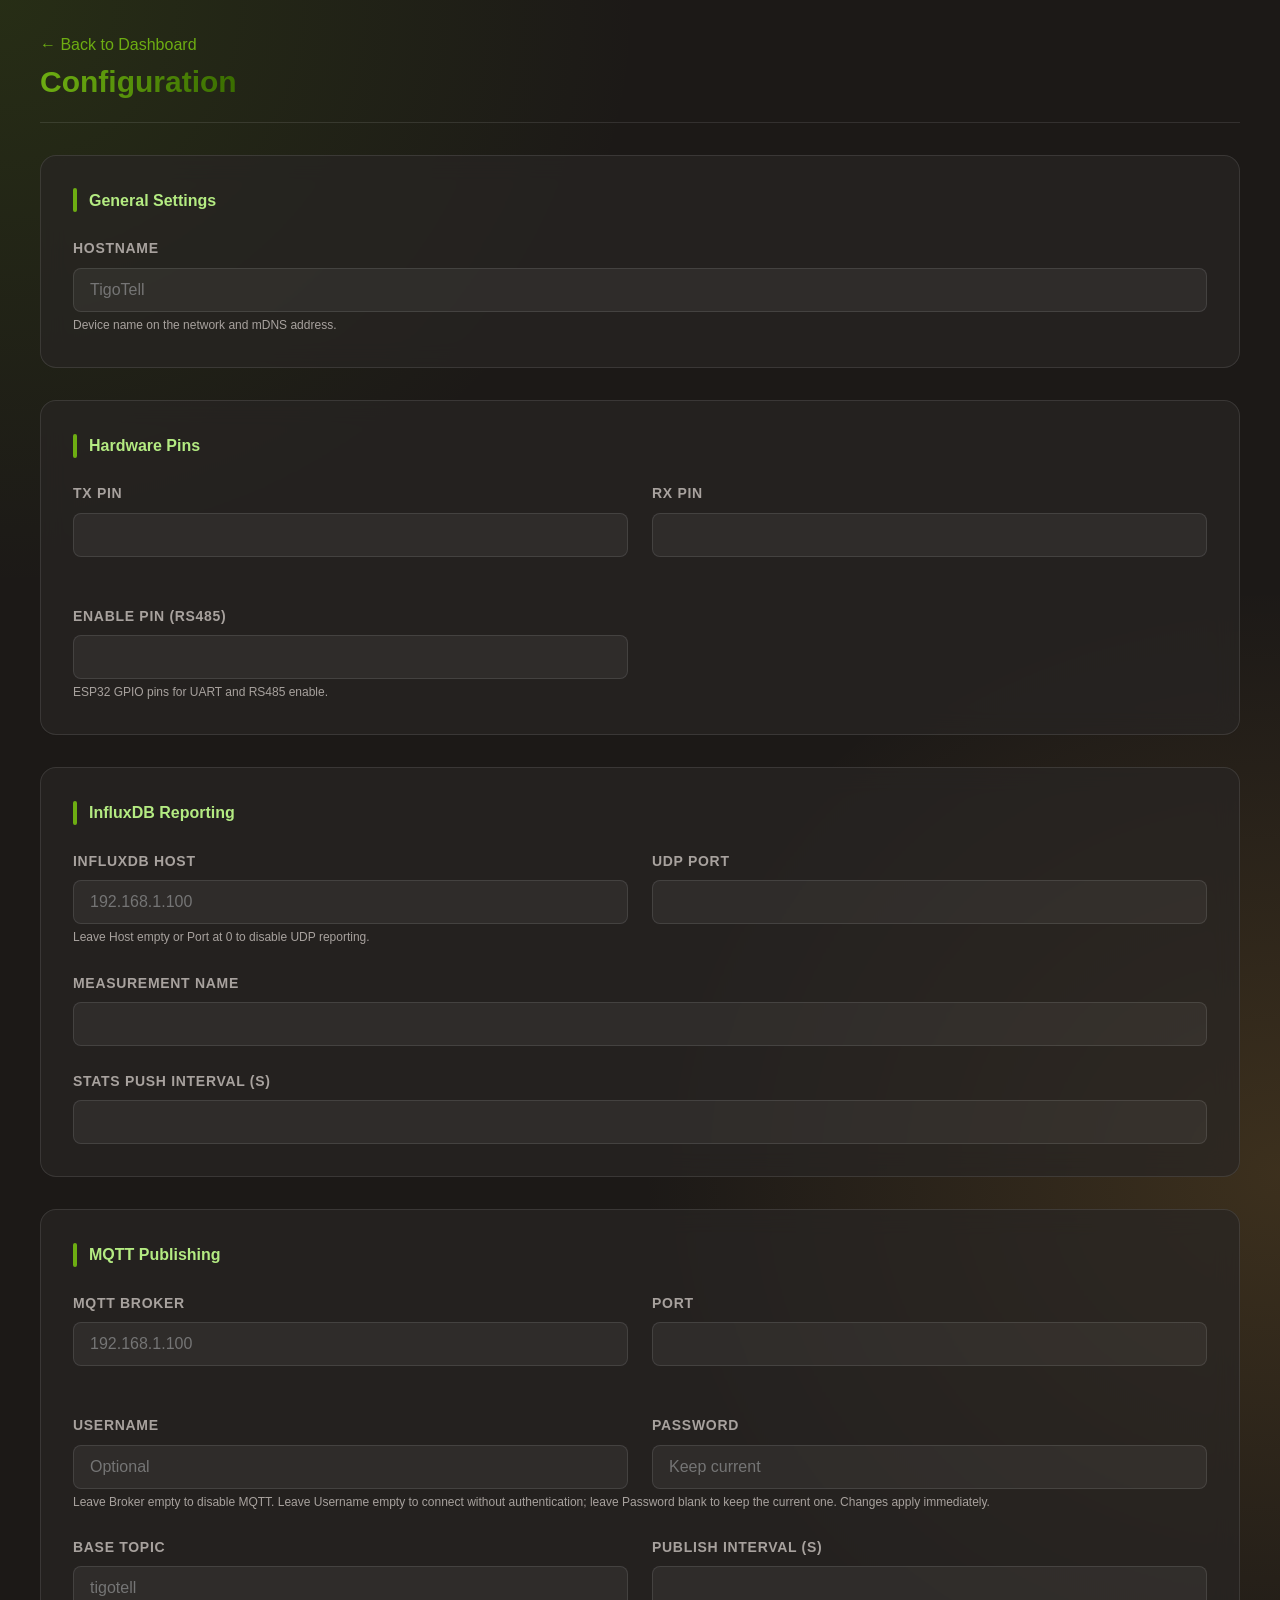
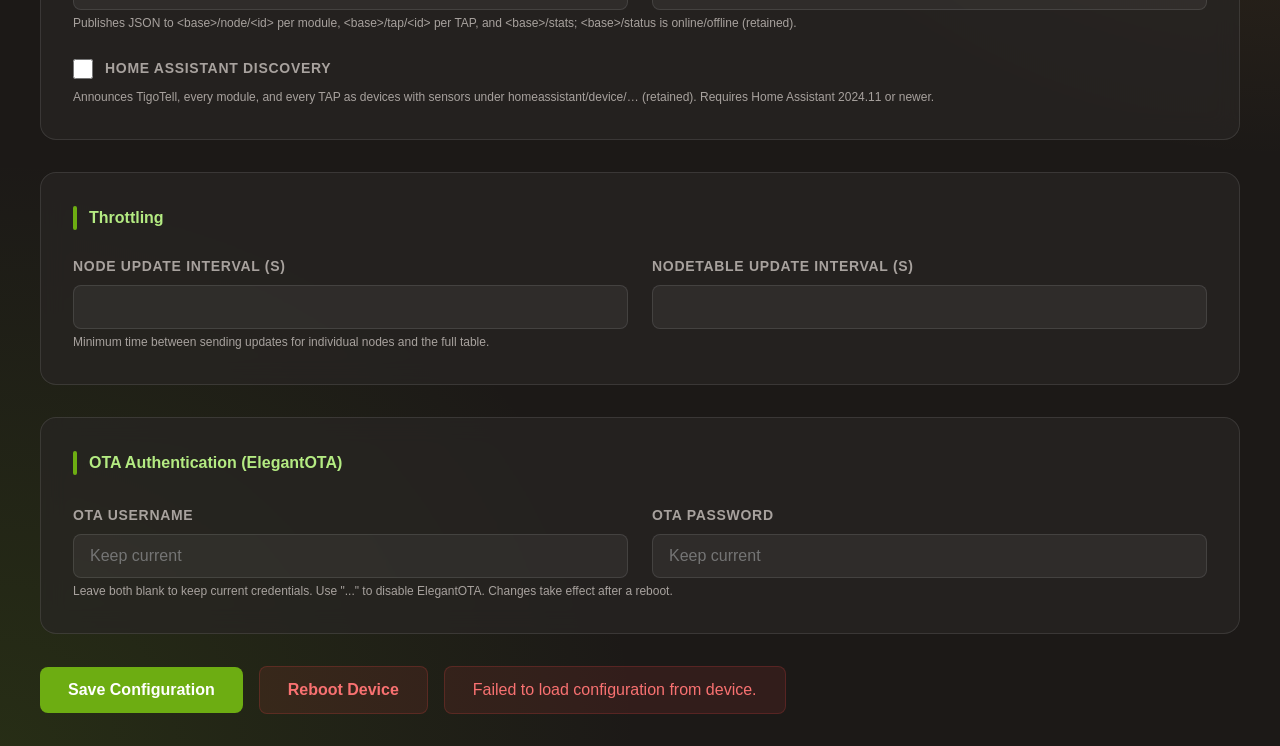
==== commit 032f26cb: "Document TAP MQTT/HA support and remove dBm/signal_strength from module RSSI" ====
--- a/data/config.html
+++ b/data/config.html
@@ -45,6 +45,31 @@
             font-size: 0.75rem;
             color: var(--text-muted);
             margin-top: 0.25rem;
+        }
+
+        .checkbox-row {
+            display: flex;
+            align-items: center;
+            gap: 0.75rem;
+            margin-top: 1.5rem;
+            cursor: pointer;
+        }
+
+        .checkbox-row input {
+            width: 1.25rem;
+            height: 1.25rem;
+            margin: 0;
+            padding: 0;
+            flex: none;
+            accent-color: var(--primary);
+        }
+
+        .checkbox-row span {
+            font-size: 0.875rem;
+            font-weight: 600;
+            color: var(--text-muted);
+            text-transform: uppercase;
+            letter-spacing: 0.05em;
         }
 
         .button-group {
@@ -190,6 +215,45 @@
             </section>
 
             <section class="card config-card">
+                <h2>MQTT Publishing</h2>
+                <div class="grid-2">
+                    <div>
+                        <label for="mqttHost">MQTT Broker</label>
+                        <input type="text" id="mqttHost" name="mqttHost" placeholder="192.168.1.100">
+                    </div>
+                    <div>
+                        <label for="mqttPort">Port</label>
+                        <input type="number" id="mqttPort" name="mqttPort" min="0" max="65535">
+                    </div>
+                    <div>
+                        <label for="mqttUser">Username</label>
+                        <input type="text" id="mqttUser" name="mqttUser" placeholder="Optional" autocomplete="off">
+                    </div>
+                    <div>
+                        <label for="mqttPass">Password</label>
+                        <input type="password" id="mqttPass" name="mqttPass" placeholder="Keep current" autocomplete="new-password">
+                    </div>
+                </div>
+                <p class="help-text">Leave Broker empty to disable MQTT. Leave Username empty to connect without authentication; leave Password blank to keep the current one. Changes apply immediately.</p>
+                <div class="grid-2">
+                    <div>
+                        <label for="mqttTopic">Base Topic</label>
+                        <input type="text" id="mqttTopic" name="mqttTopic" placeholder="tigotell">
+                    </div>
+                    <div>
+                        <label for="mqttInterval">Publish Interval (s)</label>
+                        <input type="number" id="mqttInterval" name="mqttInterval" min="1" max="3600">
+                    </div>
+                </div>
+                <p class="help-text">Publishes JSON to &lt;base&gt;/node/&lt;id&gt; per module, &lt;base&gt;/tap/&lt;id&gt; per TAP, and &lt;base&gt;/stats; &lt;base&gt;/status is online/offline (retained).</p>
+                <label class="checkbox-row" for="mqttDiscovery">
+                    <input type="checkbox" id="mqttDiscovery" name="mqttDiscovery">
+                    <span>Home Assistant Discovery</span>
+                </label>
+                <p class="help-text">Announces TigoTell, every module, and every TAP as devices with sensors under homeassistant/device/… (retained). Requires Home Assistant 2024.11 or newer.</p>
+            </section>
+
+            <section class="card config-card">
                 <h2>Throttling</h2>
                 <div class="grid-2">
                     <div>
@@ -254,7 +318,11 @@
                 for (const key in config) {
                     const input = document.getElementById(key);
                     if (input) {
-                        input.value = config[key];
+                        if (input.type === 'checkbox') {
+                            input.checked = !!config[key];
+                        } else {
+                            input.value = config[key];
+                        }
                     }
                 }
             } catch (error) {
@@ -269,12 +337,14 @@
             const data = {};
             formData.forEach((value, key) => {
                 // Convert numbers
-                if (['txPin', 'rxPin', 'enPin', 'influxPort', 'pushStatsInterval', 'minSecondsNodeUpdates', 'minSecondsNodeTableUpdates'].includes(key)) {
+                if (['txPin', 'rxPin', 'enPin', 'influxPort', 'pushStatsInterval', 'minSecondsNodeUpdates', 'minSecondsNodeTableUpdates', 'mqttPort', 'mqttInterval'].includes(key)) {
                     data[key] = value.trim() ? parseInt(value) : 0;
                 } else {
                     data[key] = value;
                 }
             });
+            // Unchecked checkboxes are missing from FormData.
+            data.mqttDiscovery = document.getElementById('mqttDiscovery').checked;
 
             try {
                 const response = await fetch('/api/config', {
